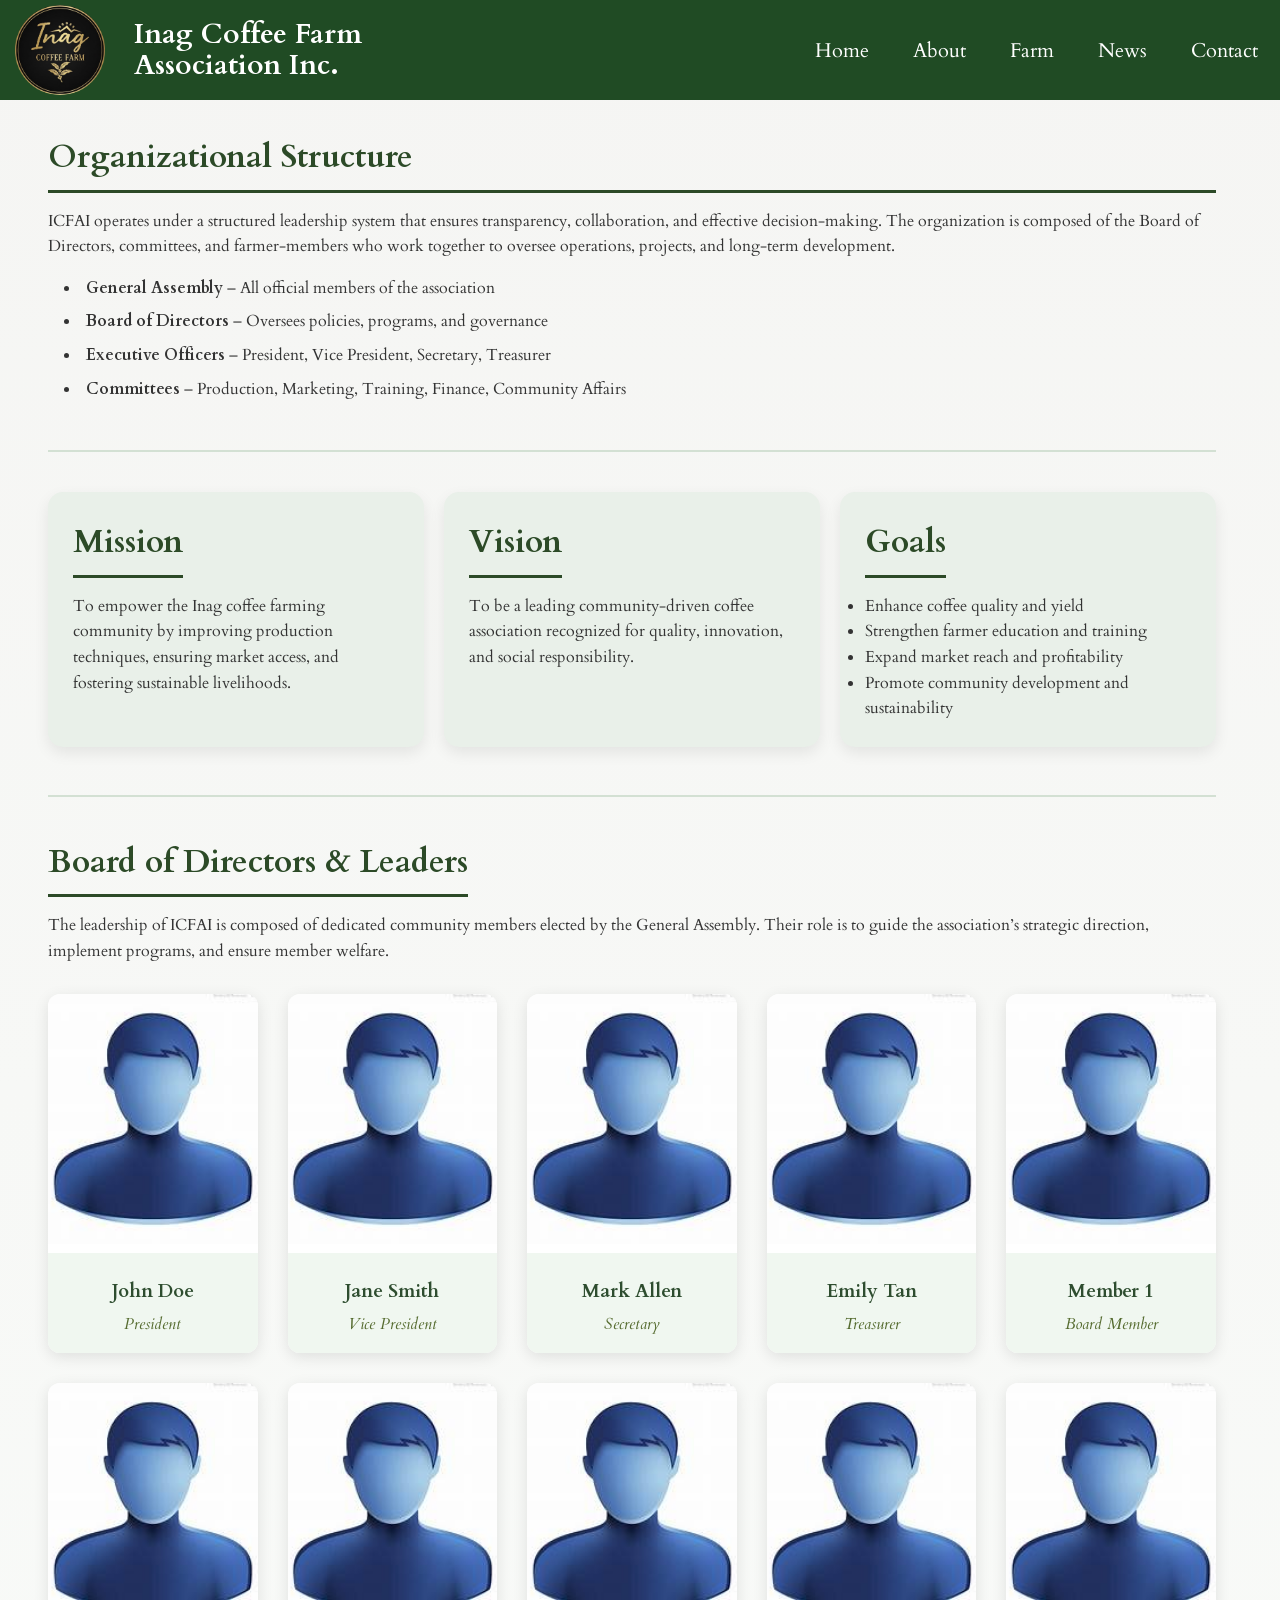
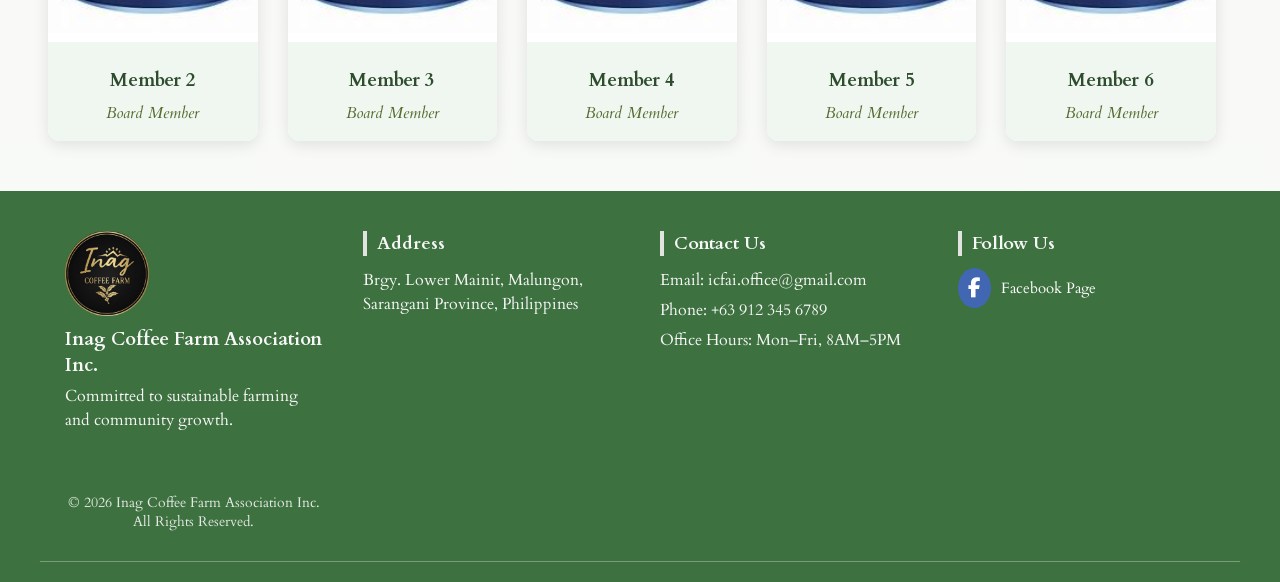
==== about.html @ 7974b994 "Add files via upload" ====
<!DOCTYPE html>
<html lang="en">
<head>
    <meta charset="UTF-8">
    <meta name="viewport" content="width=device-width, initial-scale=1.0">
    <title>Laurel Green Dropdown Site</title>
    <link rel="preconnect" href="https://fonts.googleapis.com">
    <link rel="preconnect" href="https://fonts.gstatic.com" crossorigin>
    <link href="https://fonts.googleapis.com/css2?family=Cardo:wght@400;700&display=swap" rel="stylesheet">
     <link rel="stylesheet" href="https://cdnjs.cloudflare.com/ajax/libs/font-awesome/6.5.0/css/all.min.css">
    <link rel="stylesheet" href="style.css">
</head>
<body>
    <!-- Header -->
<header>
    <div class="logo-text">
        <a href="index.html" class="logo-link">
            <img src="img/logo final.png" alt="Coffee Farm Logo">
            <span class="logo-name">Inag Coffee Farm <br> Association Inc.</span>
        </a>
    </div>

    <nav>
        <!-- Hamburger Icon -->
      <div class="hamburger" id="hamburger">
    <span></span>
    <span></span>
    <span></span>
</div>


        <ul class="menu" id="menu">
            <li>
                <a href="home.html">Home</a>
            </li>

            <li class="has-dropdown">
                <a href="#">
                    <span>About</span>
                    <span class="arrow">&gt;</span>
                </a>
                <ul class="dropdown">
                    <li><a href="about.html">About Us</a></li>
                    <li><a href="membership.html">Membership</a></li>
                </ul>
            </li>

            <li class="has-dropdown">
                <a href="#">
                    <span>Farm</span>
                    <span class="arrow">&gt;</span>
                </a>
                <ul class="dropdown">
                    <li><a href="farm.html">Coffee Farm Information</a></li>
                    <li><a href="programs.html">Programs and Services</a></li>
                </ul>
            </li>

            <li class="has-dropdown">
                <a href="#">
                    <span>News</span>
                    <span class="arrow">&gt;</span>
                </a>
                <ul class="dropdown">
                    <li><a href="news.html">News & Announcements</a></li>
                    <li><a href="gallery.html">Gallery</a></li>
                </ul>
            </li>

            <li class="has-dropdown">
                <a href="#">
                    <span>Contact</span>
                    <span class="arrow">&gt;</span>
                </a>
                <ul class="dropdown">
                    <li><a href="contact.html">Contact Us</a></li>
                    <li><a href="admin.html">Admin/Login</a></li>
                </ul>
            </li>
        </ul>
    </nav>
</header>


<!-- About Section: Inag Coffee Farm Association Inc. -->
<section class="about-identity">

  <!-- Organizational Structure -->
  <div class="identity-block org-structure">
    <h2>Organizational Structure</h2>
    <p>
      ICFAI operates under a structured leadership system that ensures transparency, collaboration, and effective
      decision‑making. The organization is composed of the Board of Directors, committees, and farmer-members who work
      together to oversee operations, projects, and long‑term development.
    </p>
    <div class="org-structure">
      <ul>
        <li><strong>General Assembly</strong> – All official members of the association</li>
        <li><strong>Board of Directors</strong> – Oversees policies, programs, and governance</li>
        <li><strong>Executive Officers</strong> – President, Vice President, Secretary, Treasurer</li>
        <li><strong>Committees</strong> – Production, Marketing, Training, Finance, Community Affairs</li>
      </ul>
    </div>
  </div>

  <hr class="section-divider">

  <!-- Mission, Vision, Goals -->
  <div class="identity-block mvgoals">
    <div class="mvgoals-item">
      <h2>Mission</h2>
      <p>To empower the Inag coffee farming community by improving production techniques, ensuring market access, and fostering sustainable livelihoods.</p>
    </div>
    <div class="mvgoals-item">
      <h2>Vision</h2>
      <p>To be a leading community-driven coffee association recognized for quality, innovation, and social responsibility.</p>
    </div>
    <div class="mvgoals-item">
      <h2>Goals</h2>
      <ul>
        <li>Enhance coffee quality and yield</li>
        <li>Strengthen farmer education and training</li>
        <li>Expand market reach and profitability</li>
        <li>Promote community development and sustainability</li>
      </ul>
    </div>
  </div>

  <hr class="section-divider">

  <!-- Board of Directors / Leaders -->
  <div class="identity-block">
    <h2>Board of Directors & Leaders</h2>
    <p>The leadership of ICFAI is composed of dedicated community members elected by the General Assembly. Their role is to guide the association’s strategic direction, implement programs, and ensure member welfare.</p>

    <div class="board-container">
      <!-- Example of a board member card -->
      <div class="board-card">
        <img src="img/iu.jpg" alt="President">
        <div class="board-info">
          <h3>John Doe</h3>
          <p>President</p>
        </div>
      </div>

      <div class="board-card">
        <img src="img/iu.jpg" alt="Vice President">
        <div class="board-info">
          <h3>Jane Smith</h3>
          <p>Vice President</p>
        </div>
      </div>

      <div class="board-card">
        <img src="img/iu.jpg" alt="Secretary">
        <div class="board-info">
          <h3>Mark Allen</h3>
          <p>Secretary</p>
        </div>
      </div>

      <div class="board-card">
        <img src="img/iu.jpg" alt="Treasurer">
        <div class="board-info">
          <h3>Emily Tan</h3>
          <p>Treasurer</p>
        </div>
      </div>

      <!-- Additional 6 members -->
      <div class="board-card">
        <img src="img/iu.jpg" alt="Board Member">
        <div class="board-info">
          <h3>Member 1</h3>
          <p>Board Member</p>
        </div>
      </div>

      <div class="board-card">
        <img src="img/iu.jpg" alt="Board Member">
        <div class="board-info">
          <h3>Member 2</h3>
          <p>Board Member</p>
        </div>
      </div>

      <div class="board-card">
        <img src="img/iu.jpg" alt="Board Member">
        <div class="board-info">
          <h3>Member 3</h3>
          <p>Board Member</p>
        </div>
      </div>

      <div class="board-card">
        <img src="img/iu.jpg" alt="Board Member">
        <div class="board-info">
          <h3>Member 4</h3>
          <p>Board Member</p>
        </div>
      </div>

      <div class="board-card">
        <img src="img/iu.jpg" alt="Board Member">
        <div class="board-info">
          <h3>Member 5</h3>
          <p>Board Member</p>
        </div>
      </div>

      <div class="board-card">
        <img src="img/iu.jpg" alt="Board Member">
        <div class="board-info">
          <h3>Member 6</h3>
          <p>Board Member</p>
        </div>
      </div>
    </div>
  </div>

</section>



<footer class="footer">
    <div class="footer-container">

        
        <div class="footer-section footer-brand">
            <img src="img/logo final.png" alt="ICFAI Logo" class="footer-logo">
            <h3>Inag Coffee Farm Association Inc.</h3>
            <p>Committed to sustainable farming and community growth.</p>
        </div>

        
        <div class="footer-section">
            <h4>Address</h4>
            <p>Brgy. Lower Mainit, Malungon,<br>Sarangani Province, Philippines</p>
        </div>

        
        <div class="footer-section">
            <h4>Contact Us</h4>
            <p>Email: icfai.office@gmail.com</p>
            <p>Phone: +63 912 345 6789</p>
            <p>Office Hours: Mon–Fri, 8AM–5PM</p>
        </div>

    
    <div class="footer-section">
    <h4>Follow Us</h4>

    <a href="https://www.facebook.com/profile.php?id=100092526247790" 
       target="_blank" 
       class="social-link">
        <i class="fa-brands fa-facebook-f"></i>
        Facebook Page
    </a>
</div>


    <div class="footer-bottom">
        <p>&copy; 2026 Inag Coffee Farm Association Inc. All Rights Reserved.</p>
    </div>
</footer>

    <script src="script.js"></script>

</body>
</html>
---- style.css ----
* {
    margin: 0;
    padding: 0;
    box-sizing: border-box;
}

body {
    font-family: Arial, sans-serif;
    background-color: #f4f4f4;
    color: #1b3a2d;
}


/* ================= HEADER ================= */
header {
    background-color: #3d713f;
    display: flex;
    justify-content: space-between;
    align-items: center;
    padding: clamp(12px, 3vw, 24px) clamp(16px, 5vw, 60px);
    position: relative;
    flex-wrap: wrap;
}

/* ================= LOGO GROUP ================= */
.logo-text {
    display: flex;
    align-items: center;
    gap: clamp(6px, 2vw, 16px);
}

/* ================= LOGO LINK ================= */
.logo-link {
    display: flex;
    align-items: center;
    gap: clamp(6px, 1.5vw, 14px);
    text-decoration: none;
    flex-direction: row;       /* FORCE side-by-side */
    flex-wrap: nowrap;         /* PREVENT stacking */
}

/* ================= LOGO IMAGE ================= */
.logo-link img {
    height: auto;
    width: auto;
    max-height: 90px;
    aspect-ratio: 1 / 1;
    border-radius: 50%;
    object-fit: contain;
    display: block;
    transition: transform 0.3s ease;
    flex-shrink: 0;            /* prevent image shrinking */
}

/* ================= LOGO TEXT ================= */
.logo-name {
    color: #fff;
    font-family: 'Cardo', serif;
    font-weight: 800;
    font-size: clamp(16px, 3vw, 28px);
    line-height: 1.1;
    white-space: nowrap;       /* keep text in one line */
    transition: transform 0.3s ease;
}

/* ================= HOVER EFFECTS ================= */
.logo-link:hover img {
    transform: scale(1.08);
}

.logo-link:hover .logo-name {
    transform: scale(1.05);
}

/* ================= SMALL PHONES ================= */
@media (max-width: 480px) {
    header {
        justify-content: center;
        text-align: center;
    }

    .logo-text {
        justify-content: center;
    }

    .logo-link img {
        max-height: 60px;
    }

    .logo-name {
        font-size: 16px;
    }
}

/* ================= LARGE SCREENS ================= */
@media (min-width: 1400px) {
    header {
        padding-left: 80px;
        padding-right: 80px;
    }

    .logo-link img {
        max-height: 110px;
    }
}



.hamburger {
    display: none;
    width: 40px;
    height: 22px;
    position: relative;
    cursor: pointer;
    z-index: 2000;
}

.hamburger span {
    position: absolute;
    height: 4px;
    width: 200%;
    background: white;
    left: 0;
    transition: all 0.3s ease;
    border-radius: 2px;
}

.hamburger span:nth-child(1) {
    top: 0;
}

.hamburger span:nth-child(2) {
    top: 9px;
}

.hamburger span:nth-child(3) {
    bottom: 0;
}


.hamburger.active span:nth-child(1) {
    transform: rotate(45deg);
    top: 9px;
}

.hamburger.active span:nth-child(2) {
    opacity: 0;
}

.hamburger.active span:nth-child(3) {
    transform: rotate(-45deg);
    bottom: 9px;
}


nav ul.menu {
    list-style: none;
    display: flex;
    gap: 20px;
}

nav ul.menu li {
    position: relative;
}

nav ul.menu li > a {
    text-decoration: none;
    color: white;
    padding: 10px 12px;
    display: flex;
    align-items: center;
    gap: 6px;
    font-size: 20px;
}



nav ul.menu li ul.dropdown {
    list-style: none;
    padding-left: 0;
}


nav ul.menu li ul.dropdown li a {
    padding: 12px 14px;
    border-bottom: 1px solid white; 
    display: block;
    transition: background 0.3s ease;
}


nav ul.menu li ul.dropdown li:last-child a {
    border-bottom: none;
}


nav ul.menu li ul.dropdown li a:hover {
    background: #baeeba; 
}




nav ul.menu li ul.dropdown {
    position: absolute;
    top: 100%;
    left: 0;
    background: white;
    min-width: 50px;
    display: none;
    flex-direction: column;
    z-index: 1000;
}


nav ul.menu li:hover > ul.dropdown {
    display: flex;
}

nav ul.menu li ul.dropdown li a {
    padding: 10px;
    color: #3f5e49;
}


nav ul.menu li > a > .arrow {
    display: none !important;
}



@media (max-width: 768px) {

    nav ul.menu li.active > a {
        background: white;   /* same laurel hover color */
        color: #3f5e49;
    }

    .hamburger {
        display: block;
    }

    nav ul.menu {
        display: flex;
        flex-direction: column;
        width: 70vw; /* nearly half screen when open */
        max-width: 300px; /* optional max width */
        height: 100vh; /* full height so no content peeks */
        position: fixed;
        top: 75px;
        right: 0;
        background: white;
        overflow-x: hidden;
        overflow-y: auto; /* allow scrolling if menu is tall */
        transition: transform 0.3s ease;
        padding-top: 0;
        z-index: 1500;

        /* Start fully off-screen to the right */
        transform: translateX(100%);
    }

    nav ul.menu.open {
        /* Slide fully into view */
        transform: translateX(0);
    }

    nav ul.menu li {
        width:100%;
        position: relative; /* dropdown pushes content */
    }

    nav ul.menu li > a {
        padding: 14px 18px;
        justify-content: space-between;
        color: #3f5e49;
        font-size: 17px;
        cursor: pointer; /* indicate clickable */
        
    }

    /* DROPDOWNS MOBILE */
    nav ul.menu li.has-dropdown > ul.dropdown {
        display: none;
        flex-direction: column;
        background: white;
        padding-left: 20px;
        position: relative; /* push content below */
        top: auto;
        left: auto;
    }

    /* Show dropdown when li is active */
    nav ul.menu li.active > ul.dropdown {
        display: flex;
    }

    /* arrows only for dropdowns on mobile */
    nav ul.menu li > a > .arrow {
        display: inline-block;
        transition: transform 0.3s;
        order: -1; /* moves arrow BEFORE the text */
        margin-right: 6px;
        color: #3f5e49; /* match mobile text color */
        font-weight: bold;
    }

    nav ul.menu li:not(.has-dropdown) > a > .arrow {
        display: none;
    }

    nav ul.menu li.active .arrow {
        transform: rotate(90deg);
    }
}




/* ---------- HERO SECTION ---------- */
.hero {
    position: relative;
    height: 80vh;
    background: url('img/bukid.jpg') center/cover no-repeat;
    display: flex;
    align-items: center;
    justify-content: center;
    font-family: Arial, sans-serif;
    padding: 0 20px;
}

/* DARK OVERLAY – softer, premium */
.hero::before {
    content: "";
    position: absolute;
    inset: 0;
    background: linear-gradient(
        rgba(20, 30, 25, 0.75),
        rgba(20, 30, 25, 0.6)
    );
    z-index: 1;
}

/* HERO CONTENT */
.hero-content {
    position: relative;
    z-index: 2;
    text-align: center;
    color: #ffffff;
    animation: fadeIn 1.4s ease-out;
}

/* LOGO */
.hero-logo {
    width: 120px;
    height: auto;
    margin-bottom: 16px;
    filter: drop-shadow(0 4px 10px rgba(0,0,0,0.55));
}

/* HEADLINE */
.hero h1 {
    font-size: clamp(26px, 4vw, 38px);
    font-weight: 700;
    letter-spacing: 0.4px;
}

/* TAGLINE */
.tagline {
    font-size: 18px;
    margin: 12px auto 22px;
    max-width: 520px;
    line-height: 1.6;
    opacity: 0.92;
}

/* CTA BUTTON */
.hero-btn {
    display: inline-block;
    padding: 12px 28px;
    font-size: 17px;
    border-radius: 8px;
    color: white;
    text-decoration: none;

    background: linear-gradient(
        135deg,
        #5b7d57,
        #3f5e49
    );

    box-shadow: 0 10px 24px rgba(0,0,0,0.35);
    transition: all 0.3s ease;
}

.hero-btn:hover {
    transform: translateY(-2px) scale(1.05);
    background: linear-gradient(
        135deg,
        #6a8f63,
        #2f4637
    );
    box-shadow: 0 16px 34px rgba(0,0,0,0.45);
}

/* ---------- GLASS EFFECT CONTAINER ---------- */
.hero-glass {
    position: relative;
    z-index: 2;
    padding: 40px 60px;

    background: linear-gradient(
        135deg,
        rgba(255,255,255,0.18),
        rgba(255,255,255,0.08)
    );

    border-radius: 18px;
    backdrop-filter: blur(14px);
    -webkit-backdrop-filter: blur(14px);
    border: 1.5px solid rgba(255, 255, 255, 0.35);

    box-shadow:
        0 22px 40px rgba(0,0,0,0.35),
        inset 0 1px 0 rgba(255,255,255,0.25);

    max-width: 700px;
    width: 100%;
}

/* -------------------------- */
/* RESPONSIVE BREAKPOINTS */
/* -------------------------- */

@media (max-width: 900px) {
    .hero-glass {
        padding: 30px 40px;
    }

    .tagline {
        font-size: 16px;
    }

    .hero-btn {
        font-size: 16px;
        padding: 10px 24px;
    }
}

@media (max-width: 600px) {
    .hero {
        height: 70vh;
    }

    .hero-glass {
        padding: 25px;
        border-radius: 15px;
    }

    .hero-logo {
        width: 90px;
    }

    .hero-content h1 {
        font-size: 22px;
        line-height: 1.25;
    }

    .tagline {
        font-size: 14px;
    }

    .hero-btn {
        font-size: 15px;
        padding: 10px 20px;
    }
}

@media (max-width: 400px) {
    .hero-glass {
        padding: 20px 18px;
    }

    .hero-logo {
        width: 75px;
    }

    .hero-content h1 {
        font-size: 20px;
    }

    .tagline {
        font-size: 13px;
    }

    .hero-btn {
        font-size: 14px;
        padding: 8px 18px;
    }
}

/* ---------- EFFECT ANIMATION ---------- */
@keyframes fadeIn {
    from {
        opacity: 0;
        transform: translateY(22px);
    }
    to {
        opacity: 1;
        transform: translateY(0);
    }
}




/* ---------- OVERVIEW SECTION ---------- */
.overview {
    padding: 70px 20px;
    background: linear-gradient(
        to bottom,
        #eef2ef,
        #f8faf8
    );
    font-family: Arial, sans-serif;
}

.overview-inner {
    max-width: 900px;
    margin: auto;
    text-align: center;
}

.overview h2 {
    font-size: 28px;
    margin-bottom: 16px;
    color: #1b3a2d;
    letter-spacing: 0.4px;
}

.overview p {
    font-size: 16px;
    line-height: 1.65;
    color: #2f4f3a;
    max-width: 720px;
    margin: auto;
    opacity: 0.95;
}

/* ---------- QUICK LINKS SECTION ---------- */
.quick-links {
    padding: 70px 20px;
    font-family: Arial, sans-serif;
    text-align: center;
    background: #f4f7f4;
}

.quick-links h2 {
    font-size: 28px;
    margin-bottom: 34px;
    color: #1b3a2d;
    letter-spacing: 0.4px;
}

.quick-grid {
    display: grid;
    grid-template-columns: repeat(auto-fit, minmax(240px, 1fr));
    gap: 26px;
    max-width: 1100px;
    margin: auto;
}

/* CARD */
.quick-card {
    background: linear-gradient(
        180deg,
        #edf3ee,
        #e3ebe4
    );
    padding: 30px 26px;
    border-radius: 14px;
    text-decoration: none;
    color: #1b3a2d;
    border: 1px solid rgba(210,220,212,0.8);

    box-shadow:
        0 8px 18px rgba(0,0,0,0.08),
        inset 0 1px 0 rgba(255,255,255,0.6);

    transition: all 0.3s ease;
}

/* HOVER EFFECT */
.quick-card:hover {
    transform: translateY(-8px);
    box-shadow: 0 18px 34px rgba(0,0,0,0.18);
}
/* Feature card container (if not already styled) */
.feature-card {
  background: #fff;
  border-radius: 12px;
  padding: 2em 1.5em;
  text-align: center;
  box-shadow: 0 6px 20px rgba(0,0,0,0.08);
  transition: transform 0.3s ease, box-shadow 0.3s ease;
}

.feature-card:hover {
  transform: translateY(-6px);
  box-shadow: 0 12px 30px rgba(0,0,0,0.12);
}

/* ICON STYLE — main improvement */
.feature-icon {
  font-size: 3rem;
  color: #2c4a27;
  background: #eaf3ea;
  width: 90px;
  height: 90px;
  line-height: 90px;
  border-radius: 50%;
  margin: 0 auto 1rem;
  display: block;
  transition: all 0.3s ease;
}

/* Hover effect on icon */
.feature-card:hover .feature-icon {
  background: #2c4a27;
  color: #fff;
  transform: scale(1.1);
}

/* Title spacing */
.feature-card h3 {
  margin-top: 0.5em;
  margin-bottom: 0.5em;
  font-weight: 700;
}

/* Button polish */
.feature-btn {
  display: inline-block;
  margin-top: 1em;
  padding: 0.6em 1.4em;
  background: #2c4a27;
  color: #fff;
  border-radius: 30px;
  text-decoration: none;
  font-size: 0.9rem;
  transition: background 0.3s ease;
}

.feature-btn:hover {
  background: #1f351d;
}


/* TEXT */
.quick-card h3 {
    font-size: 20px;
    margin-bottom: 8px;
    font-weight: 600;
}

.quick-card p {
    font-size: 14px;
    line-height: 1.5;
    color: #3f5e49;
}

/* ---------- EFFECT ANIMATION ---------- */
@keyframes fadeIn {
    from {
        opacity: 0;
        transform: translateY(18px);
    }
    to {
        opacity: 1;
        transform: translateY(0);
    }
}



/* =========================================================
   GENERAL PAGE STYLE
========================================================= */
body {
    font-family: Arial, sans-serif;
    background: linear-gradient(to bottom, #f5f5f3, #f9fbf9);
    color: #1d2b20;
    margin: 0;
    padding: 0;
}

/* Fade animations */
.fade-in {
    opacity: 0;
    animation: fadeIn 1s ease forwards;
}

.fade-up {
    opacity: 0;
    transform: translateY(20px);
    animation: fadeUp 1s ease forwards;
}

.slide-up {
    opacity: 0;
    transform: translateY(40px);
    animation: slideUp 1.2s ease forwards;
}

@keyframes fadeIn {
    to { opacity: 1; }
}

@keyframes fadeUp {
    to {
        opacity: 1;
        transform: translateY(0);
    }
}

@keyframes slideUp {
    to {
        opacity: 1;
        transform: translateY(0);
    }
}

/* =========================================================
   INTRO BANNER
========================================================= */
.intro-banner {
    background: linear-gradient(rgba(44,74,39,0.6), rgba(44,74,39,0.6)), url('img/bg icfai.jpg') center/cover no-repeat;
    color: #fff;
    text-align: center;
    padding: 6em 1em;
    border-radius: 15px;
    margin: 2em auto;
    max-width: 1200px;
    box-shadow: 0 8px 20px rgba(0,0,0,0.3);
}

.intro-banner h1 {
    font-size: 2.8em;
    margin-bottom: 0.5em;
    text-shadow: 1px 1px 5px rgba(0,0,0,0.6);
}

.intro-banner p {
    font-size: 1.2em;
    max-width: 800px;
    margin: 0 auto;
    line-height: 1.6;
    text-shadow: 1px 1px 5px rgba(0,0,0,0.6);
}

/* Fade-in animation */
.fade-in {
    opacity: 0;
    animation: fadeIn 1.2s forwards;
    animation-delay: 0.3s;
}

@keyframes fadeIn {
    to { opacity: 1; }
}


/* =========================================================
   FEATURE 3-COLUMN GRID
========================================================= */
.features {
    display: flex;
    flex-wrap: wrap;
    justify-content: center;
    gap: 2em;
    margin: 3em auto;
    max-width: 1200px;
}

.feature-card {
    background: #fff;
    padding: 2em 1.5em;
    border-radius: 12px;
    box-shadow: 0 6px 15px rgba(0,0,0,0.1);
    text-align: center;
    flex: 1 1 280px;
    transition: transform 0.3s, box-shadow 0.3s;
}

.feature-card:hover {
    transform: translateY(-10px);
    box-shadow: 0 12px 25px rgba(0,0,0,0.2);
}

.feature-card h3 {
    color: #2c4a27;
    margin: 1em 0 0.5em;
}

.feature-card p {
    color: #555;
    line-height: 1.5;
    font-size: 0.95em;
}

.feature-btn {
    display: inline-block;
    margin-top: 1em;
    padding: 0.6em 1.2em;
    background-color: #2c4a27;
    color: #fff;
    border-radius: 8px;
    text-decoration: none;
    transition: background 0.3s;
}

.feature-btn:hover {
    background-color: #3e6835;
}

/* =========================================================
   GALLERY PREVIEW
========================================================= */
/* ================= GALLERY PREVIEW ================= */

.gallery-section {
    padding: 70px 8%;
    text-align: center;
    background: #f8f6f3;
}

.gallery-title {
    font-size: 2rem;
    margin-bottom: 30px;
    color: #3b2f2f;
}

.gallery-grid {
    display: grid;
    grid-template-columns: repeat(auto-fit, minmax(220px, 1fr));
    gap: 18px;
    margin-bottom: 35px;
}

.gallery-item {
    overflow: hidden;
    border-radius: 14px;
    box-shadow: 0 10px 25px rgba(0,0,0,0.12);
    position: relative;
}

.gallery-item img {
    width: 100%;
    height: 220px;
    object-fit: cover;
    transition: transform 0.5s ease;
}

/* Hover Effect */
.gallery-item:hover img {
    transform: scale(1.1);
}

/* Button */
.gallery-btn {
    display: inline-block;
    padding: 12px 28px;
    background: #2c4a27;
    color: #fff;
    border-radius: 30px;
    text-decoration: none;
    font-weight: 600;
    transition: background 0.3s ease, transform 0.3s ease;
}

.gallery-btn:hover {
    background: #3e2a1e;
    transform: translateY(-3px);
}


/* ===================== ABOUT US PAGE ===================== */
.about-identity {
    max-width: 1200px;
    margin: 3em auto;
    padding: 0 1em;
    font-family: 'Cardo', serif;
    color: #333;
    line-height: 1.8;
}

/* Section Blocks */
.identity-block {
    margin-bottom: 3em;
}

.identity-block h2 {
    color: #2c4a27;
    font-size: 2.4rem;
    margin-bottom: 0.5em;
    border-bottom: 3px solid #2c4a27;
    display: inline-block;
    padding-bottom: 0.2em;
}

.identity-block p {
    font-size: 1.25rem;
    margin-bottom: 1em;
}

/* Organizational structure list */
.org-structure ul {
    list-style: disc inside;
    margin-left: 0;
    padding-left: 1em;
}

.org-structure li {
    margin-bottom: 0.5em;
}

/* Section Divider */
.section-divider {
    border: none;
    border-top: 1px solid #ccc;
    margin: 2em 0;
}

/* Mission, Vision, Goals */
.mvgoals {
    display: flex;
    flex-wrap: wrap;
    gap: 2em;
    justify-content: space-between;
}

.mvgoals-item {
    flex: 1 1 300px;
    background: #f9f9f9;
    padding: 1.5em;
    border-radius: 8px;
    box-shadow: 0 2px 5px rgba(0,0,0,0.1);
    transition: transform 0.3s, box-shadow 0.3s;
}

.mvgoals-item:hover {
    transform: translateY(-5px);
    box-shadow: 0 5px 15px rgba(0,0,0,0.2);
}

.mvgoals-item h2 {
    margin-top: 0;
    color: #2c4a27;
}

/* Board of Directors */
.board-container {
    display: grid;
    grid-template-columns: repeat(auto-fit, minmax(200px, 1fr));
    gap: 1.5em;
    margin-top: 2em;
}

.board-card {
    background: #fff;
    border-radius: 10px;
    overflow: hidden;
    text-align: center;
    box-shadow: 0 2px 10px rgba(0,0,0,0.1);
    transition: transform 0.3s, box-shadow 0.3s;
}

.board-card:hover {
    transform: translateY(-5px);
    box-shadow: 0 6px 15px rgba(0,0,0,0.2);
}

.board-card img {
    width: 100%;
    height: 200px;
    object-fit: cover;
}

.board-info {
    padding: 1em;
}

.board-info h3 {
    margin: 0.5em 0 0.3em;
    color: #2c4a27;
}

.board-info p {
    margin: 0;
    font-style: italic;
    color: #555;
}

/* Responsive adjustments */
@media (max-width: 768px) {
    .mvgoals {
        flex-direction: column;
    }
}
/* ===================== FARM & PRODUCTS ===================== */
.farm-products {
    max-width: 1200px;
    margin: 3em auto;
    padding: 0 1em;
    font-family: 'Cardo', serif;
    color: #333;
    line-height: 1.6;
    text-align: left; /* force left alignment */
}

.farm-products h2 {
    text-align: left;          /* 🔥 FIX */
    color: #2c4a27;
    font-size: 2.5em;
    margin-bottom: 1em;
    border-bottom: 3px solid #2c4a27;
    display: block;            /* 🔥 FIX (was inline-block) */
    padding-bottom: 0.3em;
}

.farm-block {
    margin-bottom: 2.5rem;
    text-align: left;
}

.farm-block h3 {
    color: #2c4a27;
    font-size: 1.7em;
    margin-bottom: 0.5em;
    text-align: left;
}

.farm-block p {
    font-size: 1.05em;
    margin-bottom: 1.5em;
    text-align: left;
}

.farm-block ul {
    list-style: disc inside;
    padding-left: 1em;
    text-align: left;
}

.section-divider {
    border: none;
    border-top: 1px solid #ccc;
    margin: 2em 0;
}

/* Farm Info Card */
.farm-card-text {
    background: #f9f9f9;
    padding: 1.5em;
    border-radius: 10px;
    box-shadow: 0 2px 10px rgba(0,0,0,0.1);
    margin-bottom: 1.5em;
    transition: transform 0.3s, box-shadow 0.3s;
    text-align: left; /* 🔥 FIX */
}

.farm-card-text:hover {
    transform: translateY(-5px);
    box-shadow: 0 5px 15px rgba(0,0,0,0.2);
}

/* Responsive adjustments */
@media (max-width: 768px) {
    .farm-gallery {
        grid-template-columns: 1fr 1fr;
    }
}

@media (max-width: 480px) {
    .farm-gallery {
        grid-template-columns: 1fr;
    }
}


/* =========================================================
   CTA BANNER
========================================================= */
.cta-banner {
    background: linear-gradient(135deg, #3f5e49, #2f4637);
    padding: 90px 20px;
    text-align: center;
    color: white;

    display: flex;
    flex-direction: column;
    align-items: center;
    justify-content: center;
    gap: 18px;
}

.cta-banner h2 {
    font-size: clamp(22px, 4vw, 34px);
    line-height: 1.2;
}

.cta-banner p {
    font-size: clamp(15px, 2.5vw, 18px);
    opacity: 0.9;
    max-width: 700px;
}

/* CTA BUTTON */
.cta-btn {
    display: inline-flex;
    align-items: center;
    justify-content: center;
    padding: 14px 42px;
    font-size: 18px;
    font-weight: 700;

    background: #ffffff;
    color: #3f5e49;

    border-radius: 14px;
    text-decoration: none;
    cursor: pointer;

    box-shadow: 0 14px 28px rgba(0,0,0,0.3);
    transition: all 0.3s ease;
}

.cta-btn:hover {
    background: #e3ebe5;
    transform: translateY(-3px);
    box-shadow: 0 20px 36px rgba(0,0,0,0.4);
}




.about-box {
    background-color: #e0e0dd; /* dirty white */
    padding: 40px 30px;
    border-radius: 12px;
    box-shadow: 0 4px 10px rgba(0,0,0,0.1);
    text-align: center;
    max-width: 1400px;
    margin: 40px auto; /* adds space around the box */
}

/* Headline */
.about-box h2 {
    margin-bottom: 10px;
    color: #2c3e31; /* dark green tone */
    font-size: 2rem;
}

/* Paragraph */
.about-box p {
    font-size: 1.1rem;
    line-height: 1.7;
    color: #444;
    margin-bottom: 30px;
}

/* Button styling */
.about-button {
    display: inline-block;
    background-color: #3f5e49; /* laurel green */
    color: #fff;
    text-decoration: none;
    padding: 12px 45px;
    border-radius: 6px;
    font-size: 16px;
    transition: background 0.3s;
}

.about-button:hover {
    background-color: #5c7a63; /* slightly lighter green on hover */
}

/* Responsive adjustments */
@media (max-width: 768px) {
    .about-box {
        padding: 30px 20px;
        margin: 30px 15px;
    }

    .about-box h2 {
        font-size: 1.6rem;
    }

    .about-box p {
        font-size: 1rem;
    }

    .about-button {
        font-size: 14px;
        padding: 10px 20px;
    }
}

@media (max-width: 480px) {
    .about-box {
        padding: 20px 15px;
        margin: 20px 10px;
    }

    .about-box h2 {
        font-size: 1.4rem;
    }

    .about-box p {
        font-size: 0.95rem;
    }

    .about-button {
        font-size: 13px;
        padding: 8px 18px;
    }
}




.about-identity {
    max-width: 1200px;
    margin: 2em ;
    padding: 0 1em;
    font-family: 'Cardo', serif;
    color: #333;
    line-height: 1.6;
}

.identity-block h2 {
    color: #2c4a27;
    font-size: 2em;
    margin-bottom: 0.5em;
    border-bottom: 3px solid #2c4a27;
    display: inline-block;
    padding-bottom: 0.2em;
}

.identity-block p, .identity-block ul {
  font-size: 1rem;
  line-height: 1.6;
}

.section-divider {
  margin: 50px 0;
  border: none;
  border-top: 2px solid #d3e0d3;
}

.mvgoals {
  display: flex;
  justify-content: space-between;
  gap: 20px;
  flex-wrap: wrap;
}

.mvgoals-item {
  flex: 1 1 30%;
  background-color: #e9f0e9;
  padding: 25px;
  border-radius: 15px;
  box-shadow: 0 6px 15px rgba(0,0,0,0.08);
  transition: transform 0.3s, box-shadow 0.3s;
}

.mvgoals-item:hover {
  transform: translateY(-5px);
  box-shadow: 0 10px 25px rgba(0,0,0,0.15);
}

.board-container {
  display: grid;
  grid-template-columns: repeat(auto-fit, minmax(200px, 1fr));
  gap: 30px;
  margin-top: 30px;
}

.board-card {
  background-color: #ffffff;
  border-radius: 12px;
  overflow: hidden;
  text-align: center;
  box-shadow: 0 4px 15px rgba(0,0,0,0.1);
  transition: transform 0.3s, box-shadow 0.3s;
}

.board-card img {
  width: 100%;
  height: 250px;
  object-fit: cover;
  transition: transform 0.4s;
}

.board-card:hover img {
  transform: scale(1.05);
}

.board-info {
  padding: 15px;
  background-color: #f0f7f0;
}

.board-info h3 {
  margin-bottom: 5px;
  color: #2e4d2f;
}

.board-info p {
  color: #556b2f;
  font-weight: 500;
}



.membership-section {
  padding: 60px 10%;
  background-color: #f5f8f5;
  font-family: 'Arial', sans-serif;
  color: #1b3a2d;
}

.membership-section h2 {
  text-align: center;
  font-size: 2.2em;
  margin-bottom: 50px;
  border-bottom: 3px solid #556b2f;
  display: inline-block;
  padding-bottom: 10px;
}

.membership-container {
  display: grid;
  grid-template-columns: repeat(auto-fit, minmax(280px, 1fr));
  gap: 30px;
}

.membership-card {
  background-color: #ffffff;
  border-radius: 12px;
  padding: 25px 20px;
  text-align: center;
  box-shadow: 0 4px 15px rgba(0,0,0,0.1);
  transition: transform 0.3s, box-shadow 0.3s;
}

.membership-card:hover {
  transform: translateY(-5px);
  box-shadow: 0 10px 25px rgba(0,0,0,0.15);
}

.membership-card i {
  color: #556b2f;
  margin-bottom: 15px;
}

.membership-card h3 {
  font-size: 1.3em;
  margin-bottom: 15px;
  color: #2e4d2f;
}

.membership-card p, .membership-card ul {
  font-size: 1rem;
  line-height: 1.6;
  color: #333;
  text-align: left;
}

.membership-card ul {
  padding-left: 20px;
  margin: 0;
}

.membership-card ul li {
  margin-bottom: 8px;
}



.membership-form-section {
  padding: 60px 10%;
  background-color: #f9f9f7;
  font-family: 'Arial', sans-serif;
  color: #1b3a2d;
}

.membership-form-section h2 {
  text-align: center;
  font-size: 2em;
  margin-bottom: 40px;
  border-bottom: 3px solid #556b2f;
  display: inline-block;
  padding-bottom: 10px;
}

.membership-form {
  max-width: 700px;
  margin: 0 auto;
  background-color: #ffffff;
  padding: 30px;
  border-radius: 12px;
  box-shadow: 0 4px 20px rgba(0,0,0,0.1);
}

.form-group {
  margin-bottom: 20px;
}

.form-group label {
  display: block;
  margin-bottom: 8px;
  font-weight: bold;
  color: #2e4d2f;
}

.form-group input[type="text"],
.form-group input[type="email"],
.form-group input[type="tel"],
.form-group input[type="file"] {
  width: 100%;
  padding: 12px 15px;
  border: 1px solid #ccc;
  border-radius: 8px;
  font-size: 1rem;
}

.checkbox-group {
  display: flex;
  align-items: center;
}

.checkbox-group input[type="checkbox"] {
  margin-right: 10px;
}

.submit-btn {
  display: block;
  width: 100%;
  padding: 15px;
  background-color: #556b2f;
  color: #fff;
  font-size: 1.1rem;
  font-weight: bold;
  border: none;
  border-radius: 8px;
  cursor: pointer;
  transition: background-color 0.3s;
}

.submit-btn:hover {
  background-color: #2e4d2f;
}




.farm-products {
  padding: 60px 10%;
  background-color: #f5f8f5;
  color: #1b3a2d;
  font-family: 'Arial', sans-serif;
  text-align: left;
}


.farm-products h2 {
    text-align: left !important;
    display: block !important;
    width: 100% !important;
    margin-left: 3rem !important;
    margin-right: 0 !important;
}

.farm-products p,
.farm-products ul,
.farm-products li,
.farm-products h3 {
    text-align: left !important;
}

.farm-block {
  margin-bottom: 50px;
  text-align: left;
  margin-left: 3rem
}

.farm-block h3 {
  font-size: 1.8em;
  color: #2e4d2f;
  margin-bottom: 15px;
  text-align: left;
  margin-left: 3rem
}

.farm-block p, .farm-block ul {
  font-size: 1rem;
  line-height: 1.6;
  text-align: left;
  margin-left: 3rem
}

.section-divider {
  border: none;
  border-top: 2px solid #d3e0d3;
  margin: 40px 0;
}

.farm-gallery {
  display: grid;
  grid-template-columns: repeat(auto-fit, minmax(220px, 1fr));
  gap: 20px;
  margin-top: 20px;
}

.farm-card {
  overflow: hidden;
  border-radius: 12px;
  box-shadow: 0 4px 15px rgba(0,0,0,0.1);
  transition: transform 0.3s, box-shadow 0.3s;
}

.farm-card img {
  width: 100%;
  height: 200px;
  object-fit: cover;
  transition: transform 0.4s;
}

.farm-card:hover {
  transform: translateY(-5px);
  box-shadow: 0 10px 25px rgba(0,0,0,0.15);
}

.farm-card:hover img {
  transform: scale(1.05);
}


/* ===================== PROGRAMS & SERVICES ===================== */
.programs-section {
    max-width: 1200px;
    margin: 3em auto;
    padding: 0 1em;
    font-family: 'Cardo', serif;
    color: #333;
    text-align: center;
}

.programs-section h2 {
    color: #2c4a27;
    font-size: 2.5em;
    margin-bottom: 0.5em;
    border-bottom: 3px solid #2c4a27;
    display: inline-block;
    padding-bottom: 0.3em;
}

.intro-text {
    font-size: 1.1em;
    margin-bottom: 2em;
    color: #555;
}

.program-cards {
    display: grid;
    grid-template-columns: repeat(auto-fit, minmax(250px, 1fr));
    gap: 2em;
}

.program-card {
    background: #f9f9f9;
    padding: 2em 1.5em;
    border-radius: 15px;
    box-shadow: 0 2px 15px rgba(0,0,0,0.1);
    transition: transform 0.3s, box-shadow 0.3s;
}

.program-card:hover {
    transform: translateY(-5px);
    box-shadow: 0 5px 20px rgba(0,0,0,0.2);
}

.program-icon {
    font-size: 2.5em;
    color: #2c4a27;
    margin-bottom: 0.5em;
}

.program-card h3 {
    font-size: 1.4em;
    color: #2c4a27;
    margin-bottom: 0.5em;
}

.program-card p {
    font-size: 1em;
    color: #555;
    line-height: 1.5;
}

/* Responsive adjustments */
@media (max-width: 768px) {
    .program-cards {
        grid-template-columns: 1fr 1fr;
    }
}

@media (max-width: 480px) {
    .program-cards {
        grid-template-columns: 1fr;
    }
}
/* ===================== NEWS & ANNOUNCEMENTS ===================== */
.news-section {
    max-width: 1200px;
    margin: 3em auto;
    padding: 0 1em;
    font-family: 'Cardo', serif;
    color: #333;
    text-align: center;
}

.news-section h2 {
    color: #2c4a27;
    font-size: 2.5em;
    margin-bottom: 0.5em;
    border-bottom: 3px solid #2c4a27;
    display: inline-block;
    padding-bottom: 0.3em;
}

.news-section .intro-text {
    font-size: 1.1em;
    margin-bottom: 2em;
    color: #555;
}

.news-cards {
    display: grid;
    grid-template-columns: repeat(auto-fit, minmax(300px, 1fr));
    gap: 2em;
}

.news-card {
    background: #fff;
    border-radius: 15px;
    overflow: hidden;
    box-shadow: 0 2px 15px rgba(0,0,0,0.1);
    transition: transform 0.3s, box-shadow 0.3s;
    text-align: left;
}

.news-card:hover {
    transform: translateY(-5px);
    box-shadow: 0 5px 25px rgba(0,0,0,0.2);
}

.news-image {
    width: 100%;
    height: 180px;
    object-fit: cover;
}

.news-content {
    padding: 1.5em;
}

.news-content h3 {
    color: #2c4a27;
    margin-bottom: 0.5em;
    font-size: 1.3em;
}

.news-date {
    font-size: 0.9em;
    color: #888;
    margin-bottom: 1em;
}

.news-content p {
    color: #555;
    line-height: 1.5;
    margin-bottom: 1em;
}

.read-more {
    display: inline-block;
    padding: 0.5em 1em;
    background: #2c4a27;
    color: #fff;
    border-radius: 8px;
    text-decoration: none;
    font-weight: bold;
    transition: background 0.3s;
}

.read-more:hover {
    background: #1b2e17;
}

/* Responsive adjustments */
@media (max-width: 768px) {
    .news-cards {
        grid-template-columns: 1fr 1fr;
    }
}

@media (max-width: 480px) {
    .news-cards {
        grid-template-columns: 1fr;
    }
}


/* ================================
   RESPONSIVE
================================ */
@media (max-width: 600px) {
  .update-card img {
    height: 200px;
  }

  .update-content h3 {
    font-size: 1.05em;
  }

  .updates-section {
    padding: 50px 6%;
  }
}


/* Admin Form */
.admin-form {
  margin-top: 50px;
  background-color: #e9f0e9;
  padding: 30px;
  border-radius: 12px;
  box-shadow: 0 4px 15px rgba(0,0,0,0.1);
}

.admin-form h3 {
  margin-bottom: 20px;
  color: #2e4d2f;
}

.admin-form input, 
.admin-form textarea, 
.admin-form button {
  width: 100%;
  margin-bottom: 15px;
  padding: 10px;
  border-radius: 8px;
  border: 1px solid #ccc;
  font-family: 'Arial', sans-serif;
}

.admin-form .image-input {
  display: flex;
  gap: 10px;
}

.admin-form .image-input input[type="text"] {
  flex: 2;
}

.admin-form .image-input input[type="file"] {
  flex: 3;
}

.admin-form .image-input button {
  flex: 1;
  background-color: #556b2f;
  color: #fff;
  cursor: pointer;
}

.admin-form button:hover {
  background-color: #2e4d2f;
}



.visual-media-section {
  padding: 60px 10%;
  background-color: #f5f8f5;
  font-family: 'Arial', sans-serif;
  color: #1b3a2d;
}

.visual-media-section h2 {
  text-align: center;
  font-size: 2.2em;
  margin-bottom: 50px;
  border-bottom: 3px solid #556b2f;
  display: inline-block;
  padding-bottom: 10px;
}

.media-container {
  display: grid;
  grid-template-columns: repeat(auto-fit, minmax(280px, 1fr));
  gap: 30px;
}

.media-card {
  background-color: #ffffff;
  border-radius: 12px;
  padding: 20px;
  box-shadow: 0 4px 15px rgba(0,0,0,0.1);
  transition: transform 0.3s, box-shadow 0.3s;
}

.media-card:hover {
  transform: translateY(-5px);
  box-shadow: 0 10px 25px rgba(0,0,0,0.15);
}

.media-card h3 {
  font-size: 1.5em;
  margin-bottom: 20px;
  color: #2e4d2f;
  text-align: center;
}

.media-gallery {
  display: grid;
  grid-template-columns: repeat(auto-fit, minmax(80px, 1fr));
  gap: 10px;
}

.media-gallery img {
  width: 100%;
  height: 150px;
  object-fit: cover;
  border-radius: 8px;
  transition: transform 0.3s, opacity 0.3s;
}

.media-gallery img:hover {
  transform: scale(1.05);
  opacity: 0.9;
}



/* CONTACT SECTION */
.contact-section {
    padding: 60px 10%;
    background: #f9f9f7;
    font-family: Arial, sans-serif;
}

.contact-title {
    font-size: 32px;
    text-align: center;
    font-weight: bold;
    color: #2f4f37;
    margin-bottom: 10px;
}

.contact-subtitle {
    text-align: center;
    font-size: 18px;
    color: #4b6a55;
    margin-bottom: 40px;
}

.contact-container {
    display: grid;
    grid-template-columns: 1fr 1fr;
    gap: 35px;
}

/* LEFT INFO */
.contact-info .info-card {
    display: flex;
    align-items: center;
    background: #ffffff;
    padding: 18px 20px;
    border-radius: 10px;
    margin-bottom: 15px;
    box-shadow: 0 4px 12px rgba(0,0,0,0.08);
    transition: transform 0.3s ease;
}

.contact-info .info-card:hover {
    transform: translateY(-5px);
}

.contact-info i {
    font-size: 30px;
    color: #3f5e49;
    margin-right: 15px;
}

.contact-info h4 {
    margin: 0;
    font-size: 18px;
    color: #2c3d32;
}

.contact-info p,
.contact-info a {
    margin: 2px 0 0;
    color: #4b6a55;
    font-size: 15px;
    text-decoration: none;
}

.contact-info a:hover {
    text-decoration: underline;
}

/* MAP */
.map-box {
    margin-top: 20px;
    border-radius: 12px;
    overflow: hidden;
    box-shadow: 0 4px 12px rgba(0,0,0,0.15);
}

.map-box iframe {
    width: 100%;
    height: 250px;
    border: none;
}

/* CONTACT FORM */
.contact-form {
    background: #ffffff;
    padding: 30px;
    border-radius: 12px;
    box-shadow: 0 4px 12px rgba(0,0,0,0.10);
}

.contact-form h3 {
    font-size: 24px;
    color: #2f4f37;
    margin-bottom: 20px;
}

.contact-form input,
.contact-form textarea {
    width: 100%;
    padding: 14px;
    margin-bottom: 15px;
    border-radius: 8px;
    border: 1px solid #c6d3c7;
    font-size: 15px;
}

.contact-form input:focus,
.contact-form textarea:focus {
    outline: none;
    border-color: #3f5e49;
    box-shadow: 0 0 6px rgba(63, 94, 73, 0.3);
}

.send-btn {
    width: 100%;
    padding: 14px;
    background: #3f5e49;
    color: white;
    border: none;
    border-radius: 8px;
    font-size: 18px;
    cursor: pointer;
    transition: background 0.3s;
}

.send-btn:hover {
    background: #2f4a36;
}

/* RESPONSIVE */
@media (max-width: 900px) {
    .contact-container {
        grid-template-columns: 1fr;
    }
}



/* ADMIN DASHBOARD */
.admin-dashboard {
    max-width: 1200px;
    margin: 50px auto;
    padding: 20px;
    font-family: Arial, sans-serif;
}

.admin-title {
    text-align: center;
    font-size: 32px;
    font-weight: bold;
    margin-bottom: 10px;
    color: #1b3a2d; /* dark laurel green */
}

.admin-subtitle {
    text-align: center;
    font-size: 16px;
    color: #2f4f3a;
    margin-bottom: 40px;
}

.admin-grid {
    display: grid;
    grid-template-columns: repeat(auto-fit, minmax(260px, 1fr));
    gap: 25px;
}

.admin-card {
    background: #e7eee8;
    padding: 25px;
    border-radius: 14px;
    text-decoration: none;
    color: #1b3a2d;
    border: 1px solid #cdd8cf;
    box-shadow: 0 3px 10px rgba(0,0,0,0.08);
    transition: transform 0.25s ease, box-shadow 0.25s ease;
}

.admin-card:hover {
    transform: translateY(-6px);
    box-shadow: 0 8px 20px rgba(0,0,0,0.15);
}

.admin-card i {
    font-size: 40px;
    margin-bottom: 15px;
    color: #3a664f;
}

.admin-card h3 {
    font-size: 20px;
    margin-bottom: 10px;
}

.admin-card p {
    font-size: 14px;
    line-height: 1.4;
}




.footer {
    background-color:#3d713f; /* Laurel green */
    color: #f7f7f7;
    padding: 40px 0 20px;
    margin-top: 50px;
    width: 100%;
}

.footer-container {
    max-width: 1200px;
    margin: auto;
    padding: 0 25px;

    display: grid;
    grid-template-columns: repeat(auto-fit, minmax(220px, 1fr));
    gap: 40px;

    border-bottom: 1px solid rgba(255,255,255,0.3);
    padding-bottom: 30px;
}

/* SECTIONS */
.footer-section h4 {
    margin-bottom: 12px;
    font-size: 18px;
    font-weight: bold;
    border-left: 4px solid #e2e5df;
    padding-left: 10px;
}

.footer-section p {
    margin: 6px 0;
    line-height: 1.5;
}

/* BRAND SECTION */
.footer-brand {
    display: flex;
    flex-direction: column;
    align-items: flex-start;
}

.footer-logo {
    height: 85px;
    margin-bottom: 10px;
}

/* SOCIAL LINKS */
.social-link {
    display: flex;
    align-items: center;
    gap: 10px;
    color: #fff;
    text-decoration: none;
    font-size: 15px;
    margin: 8px 0;
    transition: 0.3s ease;
}

.social-link i {
    font-size: 20px;
    padding: 10px;
    background-color: #4267B2; /* Facebook blue */
    border-radius: 50%;
    color: white;
    transition: 0.3s ease;
}

.social-link:hover i {
    background-color: #365899;
    transform: scale(1.12);
}

.social-link:hover {
    opacity: 0.8;
}



/* BOTTOM STRIP */
.footer-bottom {
    text-align: center;
    padding-top: 15px;
    font-size: 14px;
    opacity: 0.9;
}

/* RESPONSIVE */
@media (max-width: 600px) {
    .footer {
        text-align: center;
    }

    .footer-section h4 {
        border-left: none;
        padding-left: 0;
    }

    .footer-brand {
        align-items: center;
    }
}
/* RESET */
* {
    margin: 0;
    padding: 0;
    box-sizing: border-box;
}

body {
    font-family: "Cardo", serif;
}

/* HEADER */
header {
    width: 100%;
    padding: 5px 10px;
    background: #204b24;
    color: #204b24;
    display: flex;
    align-items: center;
    justify-content: space-between;
    position: sticky;
    top: 0;
    z-index: 1000;
}

.logo-text {
    display: flex;
    align-items: center;
}

.logo-text img {
    width: 100px;
    margin-right: 10px;
}

.logo-link {
    text-decoration: none;
    color: white;
}

nav {
    position: relative;
}

/* MENU (DESKTOP) */
.menu {
    display: flex;
    list-style: none;
    gap: 25px;
}

.menu li a {
    text-decoration: none;
    color: #fff;
    font-size: 15px;
    padding: 8px;
}

/* DROPDOWN */
.has-dropdown {
    position: relative;
}

.dropdown {
    display: none;
    position: absolute;
    top: 40px;
    left: 0;
    background: #204b24;
    padding: 10px 0;
    list-style: none;
    width: 180px;
}

.dropdown li a {
    display: block;
    padding: 10px 15px;
}

.has-dropdown:hover .dropdown {
    display: block;
}

/* HAMBURGER */
.hamburger {
    display: none;
    flex-direction: column;
    cursor: pointer;
    gap: 5px;
}

.hamburger span {
    position: absolute;
    height: 4px;
    width: 100%;   /* FIX: was 200% */
    background: white;
    left: 0;
    transition: all 0.3s ease;
    border-radius: 2px;
}

/* HAMBURGER ANIMATION */
.hamburger.active span:nth-child(1) {
    transform: rotate(45deg) translateY(8px);
}
.hamburger.active span:nth-child(2) {
    opacity: 0;
}
.hamburger.active span:nth-child(3) {
    transform: rotate(-45deg) translateY(-8px);
}
/* MOBILE MENU */
@media (max-width: 768px) {

    nav ul.menu {
        width: 70vw;          /* FIX: wider menu */
        max-width: 250px;     /* FIX: enough space for text */
        padding: 15px 0;      /* FIX: vertical padding */
        box-sizing: border-box;
    }

    nav ul.menu li > a {
        padding: 14px 20px;   /* FIX: prevent text cut */
        text-align: left;
        white-space: normal;  /* FIX: allow wrapping */
    }
}


    .menu.open {
        display: flex;
    }
    /* DROPDOWN on mobile */
    .dropdown {
        display: none;
        position: static;
        background: #18391b;
        padding-left: 15px;
    }

    .has-dropdown.active .dropdown {
        display: block;
    }

    /* Disable hover dropdown on mobile */
    .has-dropdown:hover .dropdown {
        display: none;
    }
.news-card {
  max-width: 400px;
  height: 350px;
  border: 1px solid #ccc;
  border-radius: 8px;
  overflow: hidden;
  display: flex;
  flex-direction: column;
}

.news-card img {
  height: 150px;
  width: 100%;
  object-fit: cover;
}

.news-content {
  padding: 0.8em;
  display: flex;
  flex-direction: column;
  flex-grow: 1;
}

.description {
  font-size: 0.9em;
  color: #333;
  overflow: hidden;
  max-height: 3.6em; /* 3 lines */
}

.description.expanded {
  max-height: none;
}

.read-more {
  margin-top: auto;
  cursor: pointer;
  color: #2c4a27;
  text-decoration: underline;
  font-size: 0.85em;
}
.news-content .description {
  overflow: hidden;
  max-height: 4.5em; /* ~3 lines */
  transition: max-height 0.3s ease;
}

.news-content .description.expanded {
  max-height: 1000px;
}

.read-more {
  margin-top: 0.5em;
  font-size: 0.85em;
  color: #2c4a27;
  cursor: pointer;
  text-decoration: underline;
}
/* HEADER BASE */
.site-header {
  display: flex;
  align-items: center;
  justify-content: space-between;
  padding: 0 1.5rem;
  background: #2c4a27;
  position: relative;
  z-index: 1000;
  overflow: visible; /* 🔥 IMPORTANT */
}

nav,
.menu {
  overflow: visible;
}

/* MENU */
.menu {
  list-style: none;
  display: flex;
  gap: 1.5rem;
}

.menu li a {
  color: #fff;
  text-decoration: none;
  font-weight: 150;
}

/* DROPDOWN */
.has-dropdown {
  position: relative;
}

.dropdown {
  position: absolute;
  top: 100%;
  left: 0;
  background: #fff;
  min-width: 50px;
  display: none;
  box-shadow: 0 6px 10px rgba(0,0,0,0.2);
  z-index: 9999;
}

.dropdown li a {
  color: #2c4a27;
  padding: 0.7em 1em;
  display: block;
}

.dropdown li a:hover {
  background: #e9f2e6;
}

/* SHOW DROPDOWN */
.has-dropdown.open .dropdown {
  display: block;
}

/* HAMBURGER */
.hamburger {
  display: none;
  flex-direction: column;
  cursor: pointer;
}

.hamburger span {
    position: absolute;
    height: 4px;
    width: 100%;   /* FIX: was 200% */
    background: white;
    left: 0;
    transition: all 0.3s ease;
    border-radius: 2px;
}


/* MOBILE */
@media (max-width: 768px) {
  .hamburger {
    display: flex;
  }

  .menu {
    position: absolute;
    top: 75%;
    right: 0;
    background: #2c4a27;
    flex-direction: column;
    width: 50px;
    display: none;
    padding: 1rem;
  }

  .menu.active {
    display: flex;
  }

  .dropdown {
    position: static;
    box-shadow: none;
  }
}
/* Gallery images clickable */
.media-gallery img {
  cursor: pointer;
  transition: transform 0.2s;
}

.media-gallery img:hover {
  transform: scale(1.05);
}

/* Modal overlay */
.modal {
  display: none;
  position: fixed;
  top: 0;
  left: 0;
  width: 100%;
  height: 100%;
  background: rgba(0,0,0,0.85);
  justify-content: center;
  align-items: center;
  z-index: 9999;
}

/* The large image */
.modalImg {
  max-width: 90%;
  max-height: 90%;
  object-fit: contain;
  z-index: 1001;
  position: relative;
}

/* Close button (×) */
.closeBtn {
  position: fixed;
  top: 20px;
  right: 40px;
  font-size: 40px;
  color: white;
  cursor: pointer;
  z-index: 1002;
}

/* Prev/Next arrows */
.prevBtn,
.nextBtn {
  position: fixed;
  top: 50%;
  transform: translateY(-50%);
  font-size: 50px;
  color: white;
  cursor: pointer;
  user-select: none;
  padding: 10px;
  z-index: 1001;
}

.prevBtn { left: 30px; }
.nextBtn { right: 30px; }

.prevBtn:hover,
.nextBtn:hover,
.closeBtn:hover {
  color: #ddd;
}
/* Animation keyframes */
@keyframes fadeInUp {
  0% {
    opacity: 0;
    transform: translateY(20px);
  }
  100% {
    opacity: 1;
    transform: translateY(0);
  }
}

/* Apply animation to news cards */
.news-card {
  opacity: 0; /* start hidden */
  animation: fadeInUp 0.8s ease forwards;
}

/* Delay cards for staggered effect */
.news-card:nth-child(1) {
  animation-delay: 0.2s;
}
.news-card:nth-child(2) {
  animation-delay: 0.4s;
}
.news-card:nth-child(3) {
  animation-delay: 0.6s;
}
.news-card:nth-child(4) {
  animation-delay: 0.8s;
}
/* ================= FIX NAV OVERFLOW ================= */

/* Kill horizontal scroll */
html, body {
  overflow-x: hidden;
}

/* Hamburger FIX */
.hamburger span {
  width: 100% !important;
}

/* Desktop dropdown FIX */
nav ul.menu li ul.dropdown,
.dropdown {
  left: auto !important;
  right: 0 !important;
  min-width: 180px;
  max-width: 90vw;
  box-sizing: border-box;
}

/* Mobile menu FIX */
@media (max-width: 768px) {
  .menu {
    width: 75vw !important;
    max-width: 280px !important;
  }

  .dropdown {
    position: relative !important;
    right: auto !important;
    left: auto !important;
    max-width: 100%;
  }
}
/* FORCE LEFT ALIGN – Organizational Structure */
.org-structure {
    text-align: left;
}

.org-structure h2 {
    display: block;        /* remove inline-block centering */
    text-align: left;
    margin-left: 0;
}

.org-structure p,
.org-structure ul {
    text-align: left;
    margin-left: 0;
}
/* LEFT ALIGN – Farm & Coffee Products */
.farm-products,
.products-section {
    text-align: left;
}

.farm-products h2,
.products-section h2 {
    text-align: left;
    margin-left: 0;
}

.farm-products .product-card,
.products-section .product-card {
    margin-left: 0;
}
/* ================= FORCE LEFT ALIGN (FINAL FIX) ================= */

.farm-products {
  text-align: left !important;
}

.farm-products * {
  text-align: left !important;
}

/* Fix headings that were centered by inline-block */
.farm-products h2 {
  display: block !important;
  margin: 0 0 1.5rem 0 !important;
  text-align: left !important;
}

/* Remove hidden centering */
.farm-products h2::after {
  display: none !important;
}

/* Ensure blocks start from left edge */
.farm-block {
  margin-left: 0 !important;
}

/* Lists */
.farm-products ul {
  padding-left: 1.2rem !important;
}
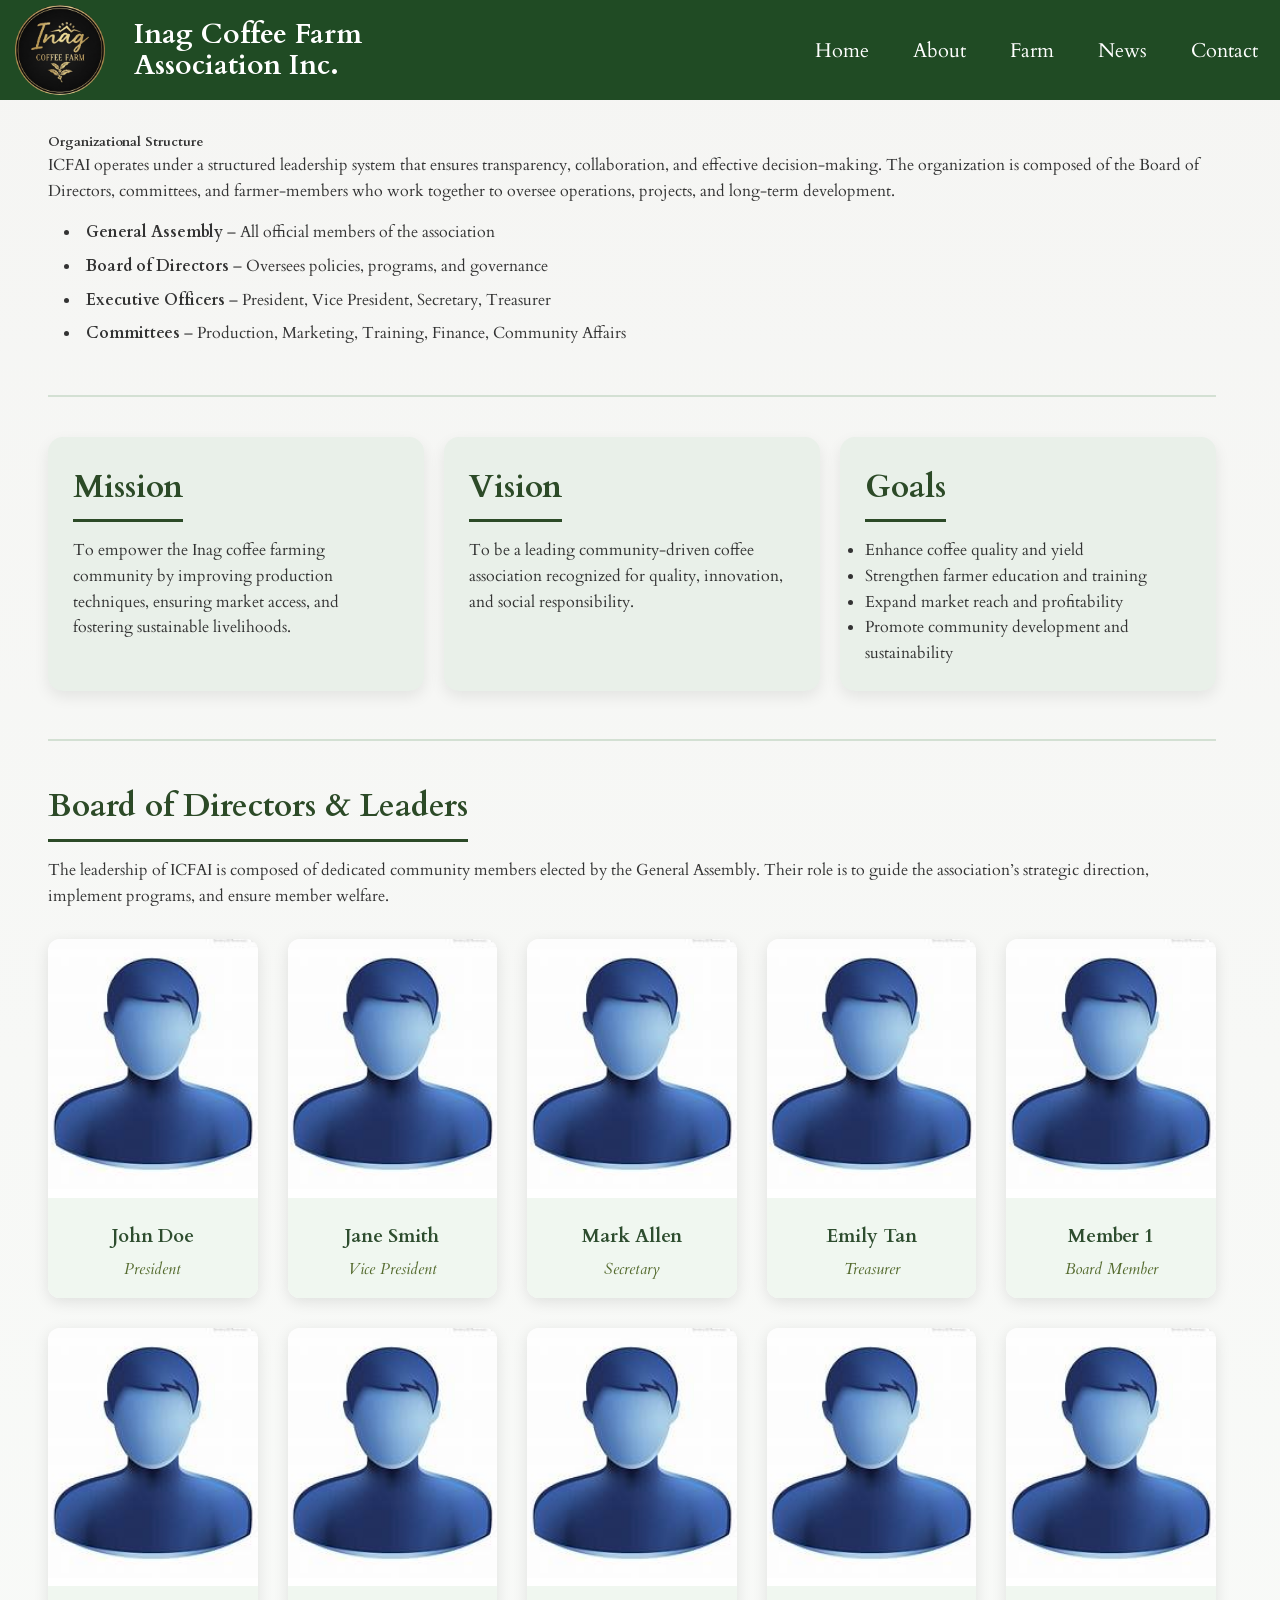
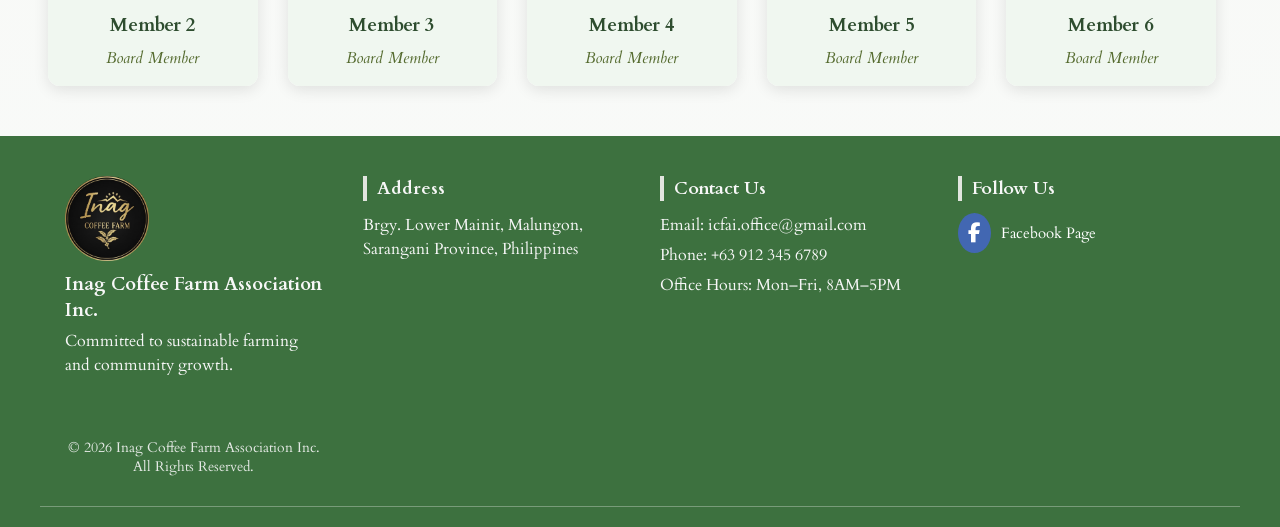
==== commit b383da94: "Add files via upload" ====
--- a/about.html
+++ b/about.html
@@ -3,7 +3,7 @@
 <head>
     <meta charset="UTF-8">
     <meta name="viewport" content="width=device-width, initial-scale=1.0">
-    <title>Laurel Green Dropdown Site</title>
+    <title>ICFAI</title>
     <link rel="preconnect" href="https://fonts.googleapis.com">
     <link rel="preconnect" href="https://fonts.gstatic.com" crossorigin>
     <link href="https://fonts.googleapis.com/css2?family=Cardo:wght@400;700&display=swap" rel="stylesheet">
@@ -74,7 +74,6 @@
                 </a>
                 <ul class="dropdown">
                     <li><a href="contact.html">Contact Us</a></li>
-                    <li><a href="admin.html">Admin/Login</a></li>
                 </ul>
             </li>
         </ul>
@@ -87,7 +86,7 @@
 
   <!-- Organizational Structure -->
   <div class="identity-block org-structure">
-    <h2>Organizational Structure</h2>
+    <h5>Organizational Structure</h5>
     <p>
       ICFAI operates under a structured leadership system that ensures transparency, collaboration, and effective
       decision‑making. The organization is composed of the Board of Directors, committees, and farmer-members who work
--- a/style.css
+++ b/style.css
@@ -886,12 +886,9 @@
 
 /* ===================== ABOUT US PAGE ===================== */
 .about-identity {
-    max-width: 1200px;
-    margin: 3em auto;
-    padding: 0 1em;
-    font-family: 'Cardo', serif;
-    color: #333;
-    line-height: 1.8;
+     max-width: 1200px;
+    margin: 2em auto;
+    padding: 0 5%;
 }
 
 /* Section Blocks */
@@ -916,7 +913,6 @@
 /* Organizational structure list */
 .org-structure ul {
     list-style: disc inside;
-    margin-left: 0;
     padding-left: 1em;
 }
 
@@ -1010,14 +1006,12 @@
 /* ===================== FARM & PRODUCTS ===================== */
 .farm-products {
     max-width: 1200px;
-    margin: 3em auto;
-    padding: 0 1em;
+    margin: 3em auto;   /* SAME as membership */
+    padding: 0 1em;     /* SAME as membership */
     font-family: 'Cardo', serif;
     color: #333;
-    line-height: 1.6;
-    text-align: left; /* force left alignment */
-}
-
+    line-height: 1.8;
+}
 .farm-products h2 {
     text-align: left;          /* 🔥 FIX */
     color: #2c4a27;
@@ -1049,6 +1043,10 @@
 .farm-block ul {
     list-style: disc inside;
     padding-left: 1em;
+    text-align: left;
+}
+.farm-products ul {
+    margin-left: 0;
     text-align: left;
 }
 
@@ -1321,15 +1319,14 @@
   font-weight: 500;
 }
 
-
-
 .membership-section {
-  padding: 60px 10%;
-  background-color: #f5f8f5;
-  font-family: 'Arial', sans-serif;
-  color: #1b3a2d;
-}
-
+    max-width: 1200px;
+    margin: 3em auto;
+    padding: 0 1em;
+    font-family: 'Cardo', serif;
+    color: #333;
+    line-height: 1.8;
+}
 .membership-section h2 {
   text-align: center;
   font-size: 2.2em;
@@ -1464,21 +1461,16 @@
 
 
 
-
 .farm-products {
-  padding: 60px 10%;
-  background-color: #f5f8f5;
-  color: #1b3a2d;
-  font-family: 'Arial', sans-serif;
-  text-align: left;
-}
-
+    max-width: 1200px;
+    margin: 3em auto;
+    padding: 0 1em;
+}
 
 .farm-products h2 {
     text-align: left !important;
     display: block !important;
     width: 100% !important;
-    margin-left: 3rem !important;
     margin-right: 0 !important;
 }
 
@@ -1492,7 +1484,6 @@
 .farm-block {
   margin-bottom: 50px;
   text-align: left;
-  margin-left: 3rem
 }
 
 .farm-block h3 {
@@ -1500,14 +1491,14 @@
   color: #2e4d2f;
   margin-bottom: 15px;
   text-align: left;
-  margin-left: 3rem
+
 }
 
 .farm-block p, .farm-block ul {
   font-size: 1rem;
   line-height: 1.6;
   text-align: left;
-  margin-left: 3rem
+
 }
 
 .section-divider {
@@ -1552,11 +1543,7 @@
     max-width: 1200px;
     margin: 3em auto;
     padding: 0 1em;
-    font-family: 'Cardo', serif;
-    color: #333;
-    text-align: center;
-}
-
+}
 .programs-section h2 {
     color: #2c4a27;
     font-size: 2.5em;
@@ -1626,9 +1613,6 @@
     max-width: 1200px;
     margin: 3em auto;
     padding: 0 1em;
-    font-family: 'Cardo', serif;
-    color: #333;
-    text-align: center;
 }
 
 .news-section h2 {
@@ -1743,11 +1727,9 @@
 
 /* Admin Form */
 .admin-form {
-  margin-top: 50px;
-  background-color: #e9f0e9;
-  padding: 30px;
-  border-radius: 12px;
-  box-shadow: 0 4px 15px rgba(0,0,0,0.1);
+  max-width: 1200px;
+    margin: 3em auto;
+    padding: 0 1em;
 }
 
 .admin-form h3 {
@@ -2665,4 +2647,4 @@
 /* Lists */
 .farm-products ul {
   padding-left: 1.2rem !important;
-}
+}
